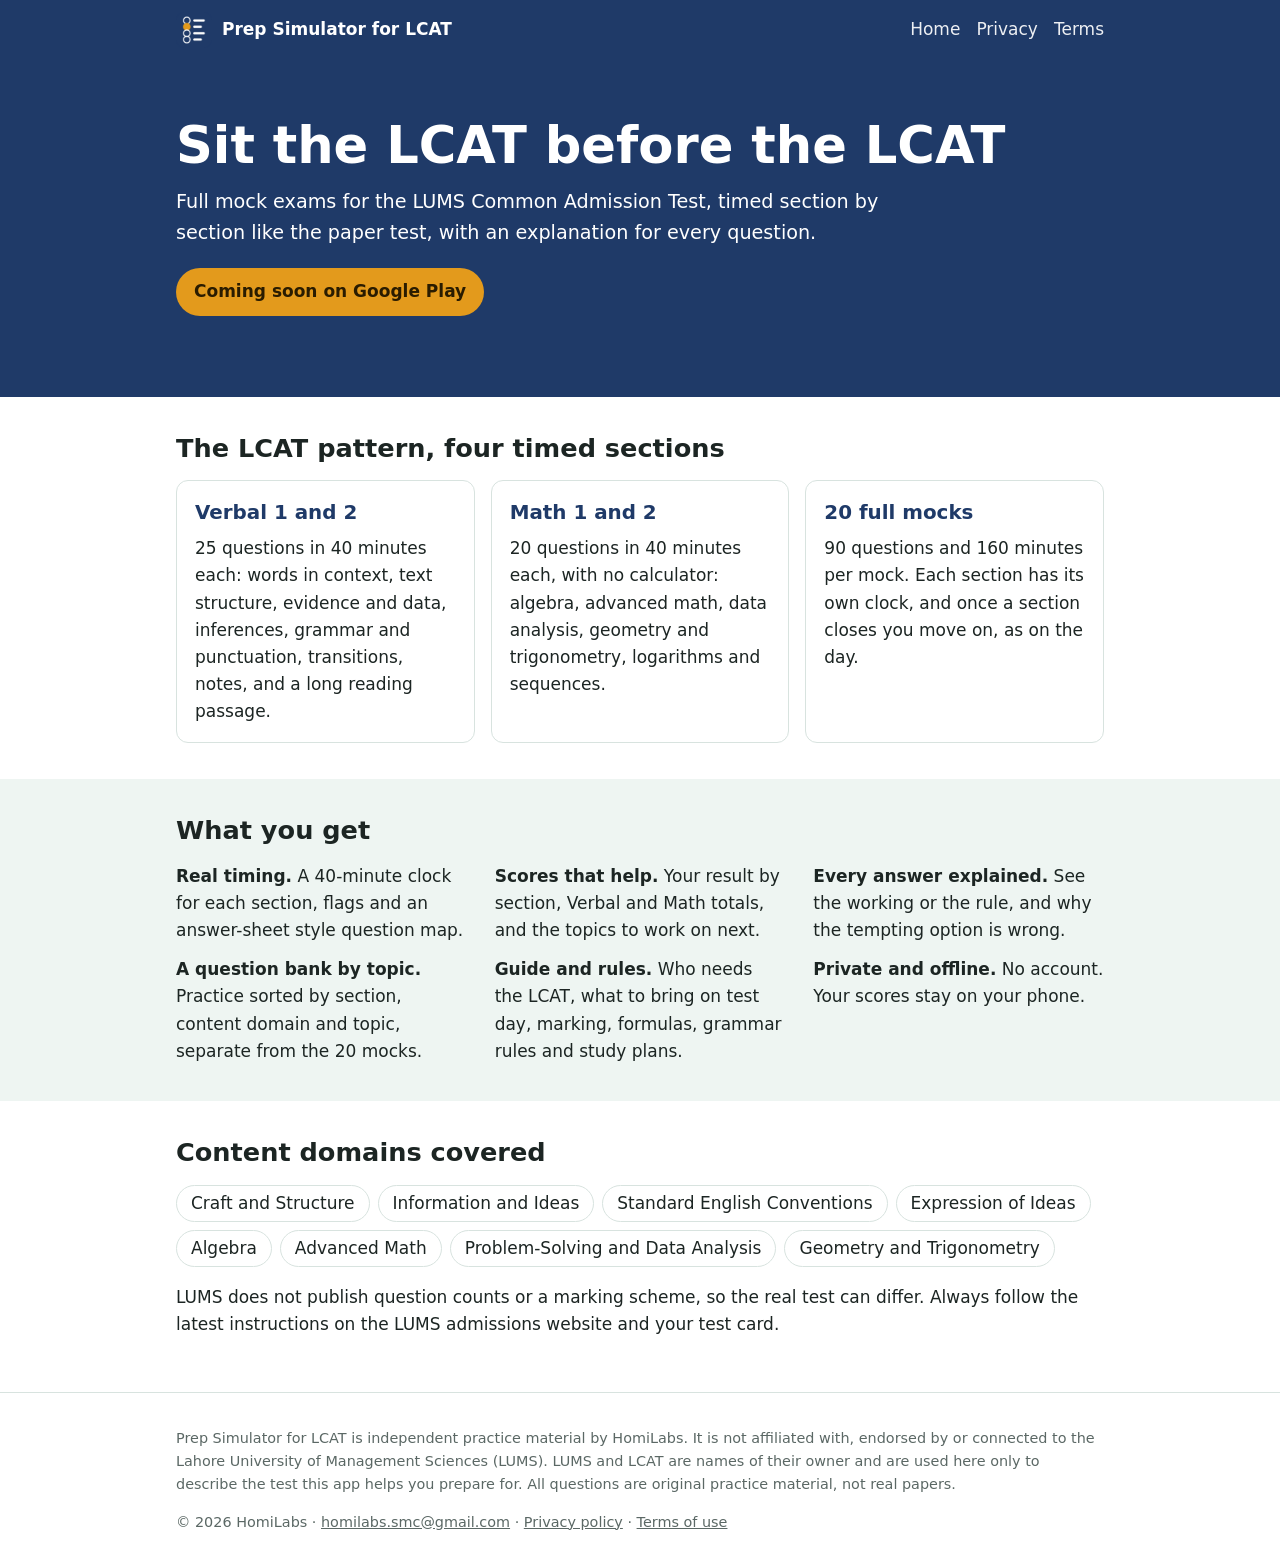
==== index.html @ 2225ecda "LCAT prep app: app shell from the NTS app, four timed sections, blueprint, guide and website Flutter" ====
<!doctype html>
<html lang="en">
<head>
<meta charset="utf-8">
<meta name="viewport" content="width=device-width, initial-scale=1">
<title>Prep Simulator for LCAT – LUMS admission test mock exams</title>
<meta name="description" content="Prepare for the LUMS Common Admission Test (LCAT) on Android: 20 full mock exams with four timed sections, a topic-wise question bank for Verbal and Math, explanations for every question, and a guide to the rules. Free, offline, no account.">
<meta property="og:title" content="Prep Simulator for LCAT – LUMS admission test mock exams">
<meta property="og:description" content="20 full LCAT-style mock exams with timed Verbal and Math sections, a topic-wise question bank, every answer explained, and the test rules in one place.">
<meta property="og:url" content="https://lcat.homilabs.org/">
<meta name="theme-color" content="#1f3a68">
<link rel="canonical" href="https://lcat.homilabs.org/">
<link rel="icon" href="img/favicon.png">
<link rel="stylesheet" href="style.css">
</head>
<body>
<header class="top"><div class="wrap">
  <a class="brand" href="index.html"><img src="img/icon.png" alt="" width="36" height="36">Prep Simulator for LCAT</a>
  <nav class="nav"><a href="index.html">Home</a><a href="privacy.html">Privacy</a><a href="terms.html">Terms</a></nav>
</div></header>

<main>
<section class="hero"><div class="wrap">
  <h1>Sit the LCAT before the LCAT</h1>
  <p class="lead">Full mock exams for the LUMS Common Admission Test, timed section by section like the paper test, with an explanation for every question.</p>
  <p class="cta"><span class="soon">Coming soon on Google Play</span></p>
</div></section>

<section class="wrap" id="tests">
  <h2>The LCAT pattern, four timed sections</h2>
  <div class="cards">
    <article><h3>Verbal 1 and 2</h3><p>25 questions in 40 minutes each: words in context, text structure, evidence and data, inferences, grammar and punctuation, transitions, notes, and a long reading passage.</p></article>
    <article><h3>Math 1 and 2</h3><p>20 questions in 40 minutes each, with no calculator: algebra, advanced math, data analysis, geometry and trigonometry, logarithms and sequences.</p></article>
    <article><h3>20 full mocks</h3><p>90 questions and 160 minutes per mock. Each section has its own clock, and once a section closes you move on, as on the day.</p></article>
  </div>
</section>

<section class="band"><div class="wrap">
  <h2>What you get</h2>
  <ul class="ticks">
    <li><strong>Real timing.</strong> A 40-minute clock for each section, flags and an answer-sheet style question map.</li>
    <li><strong>Scores that help.</strong> Your result by section, Verbal and Math totals, and the topics to work on next.</li>
    <li><strong>Every answer explained.</strong> See the working or the rule, and why the tempting option is wrong.</li>
    <li><strong>A question bank by topic.</strong> Practice sorted by section, content domain and topic, separate from the 20 mocks.</li>
    <li><strong>Guide and rules.</strong> Who needs the LCAT, what to bring on test day, marking, formulas, grammar rules and study plans.</li>
    <li><strong>Private and offline.</strong> No account. Your scores stay on your phone.</li>
  </ul>
</div></section>

<section class="wrap" id="areas">
  <h2>Content domains covered</h2>
  <p class="chips"><span>Craft and Structure</span><span>Information and Ideas</span><span>Standard English Conventions</span><span>Expression of Ideas</span><span>Algebra</span><span>Advanced Math</span><span>Problem-Solving and Data Analysis</span><span>Geometry and Trigonometry</span></p>
  <p>LUMS does not publish question counts or a marking scheme, so the real test can differ. Always follow the latest instructions on the LUMS admissions website and your test card.</p>
</section>
</main>
<footer class="foot"><div class="wrap">
  <p>Prep Simulator for LCAT is independent practice material by HomiLabs. It is not affiliated with, endorsed by or connected to the Lahore University of Management Sciences (LUMS). LUMS and LCAT are names of their owner and are used here only to describe the test this app helps you prepare for. All questions are original practice material, not real papers.</p>
  <p>© 2026 HomiLabs · <a href="mailto:homilabs.smc@gmail.com">homilabs.smc@gmail.com</a> · <a href="privacy.html">Privacy policy</a> · <a href="terms.html">Terms of use</a></p>
</div></footer>
</body>
</html>
---- style.css ----
:root{--green:#1f3a68;--amber:#e39a1c;--ink:#1c2523;--muted:#5b6865;--paper:#fff;--tint:#eef5f2;--line:#d8e3df}
@media (prefers-color-scheme:dark){:root{--ink:#e6efec;--muted:#a3b3ae;--paper:#101715;--tint:#18221f;--line:#2b3a36}}
*{box-sizing:border-box}
body{margin:0;background:var(--paper);color:var(--ink);font:17px/1.6 system-ui,-apple-system,"Segoe UI",Roboto,sans-serif}
a{color:inherit}
.wrap{max-width:960px;margin:0 auto;padding:0 16px}
.top{background:var(--green);color:#fff}
.top .wrap{display:flex;flex-wrap:wrap;gap:8px 20px;align-items:center;justify-content:space-between;padding-block:12px}
.brand{display:flex;gap:10px;align-items:center;font-weight:700;text-decoration:none}
.brand img{border-radius:8px}
.nav{display:flex;gap:16px}
.nav a{text-decoration:none;opacity:.92}
.nav a:hover{text-decoration:underline}
.hero{background:var(--green);color:#fff;padding:56px 0 64px}
.hero h1{font-size:clamp(2rem,6vw,3.2rem);line-height:1.15;margin:0 0 12px}
.lead{font-size:1.2rem;max-width:40em;margin:0 0 20px}
.soon{display:inline-block;background:var(--amber);color:#2a1c00;font-weight:700;padding:10px 18px;border-radius:999px}
section.wrap{padding-block:36px}
h2{font-size:1.6rem;line-height:1.25;margin:0 0 16px}
.cards{display:grid;grid-template-columns:repeat(auto-fit,minmax(240px,1fr));gap:16px}
.cards article{border:1px solid var(--line);border-radius:12px;padding:16px 18px}
.cards h3{margin:0 0 6px;color:var(--green)}
@media (prefers-color-scheme:dark){.cards h3{color:#7fd2bb}}
.cards p{margin:0}
.band{background:var(--tint);padding:36px 0}
.ticks{margin:0;padding:0;list-style:none;display:grid;grid-template-columns:repeat(auto-fit,minmax(280px,1fr));gap:12px 28px}
.chips{display:flex;flex-wrap:wrap;gap:8px;margin:0 0 16px}
.chips span{border:1px solid var(--line);border-radius:999px;padding:4px 14px}
.doc{padding-block:32px;max-width:760px}
.doc h1{margin:0 0 4px;line-height:1.2}
.doc h2{font-size:1.2rem;margin:28px 0 6px}
.muted{color:var(--muted)}
.foot{border-top:1px solid var(--line);color:var(--muted);font-size:.9rem;padding:20px 0}
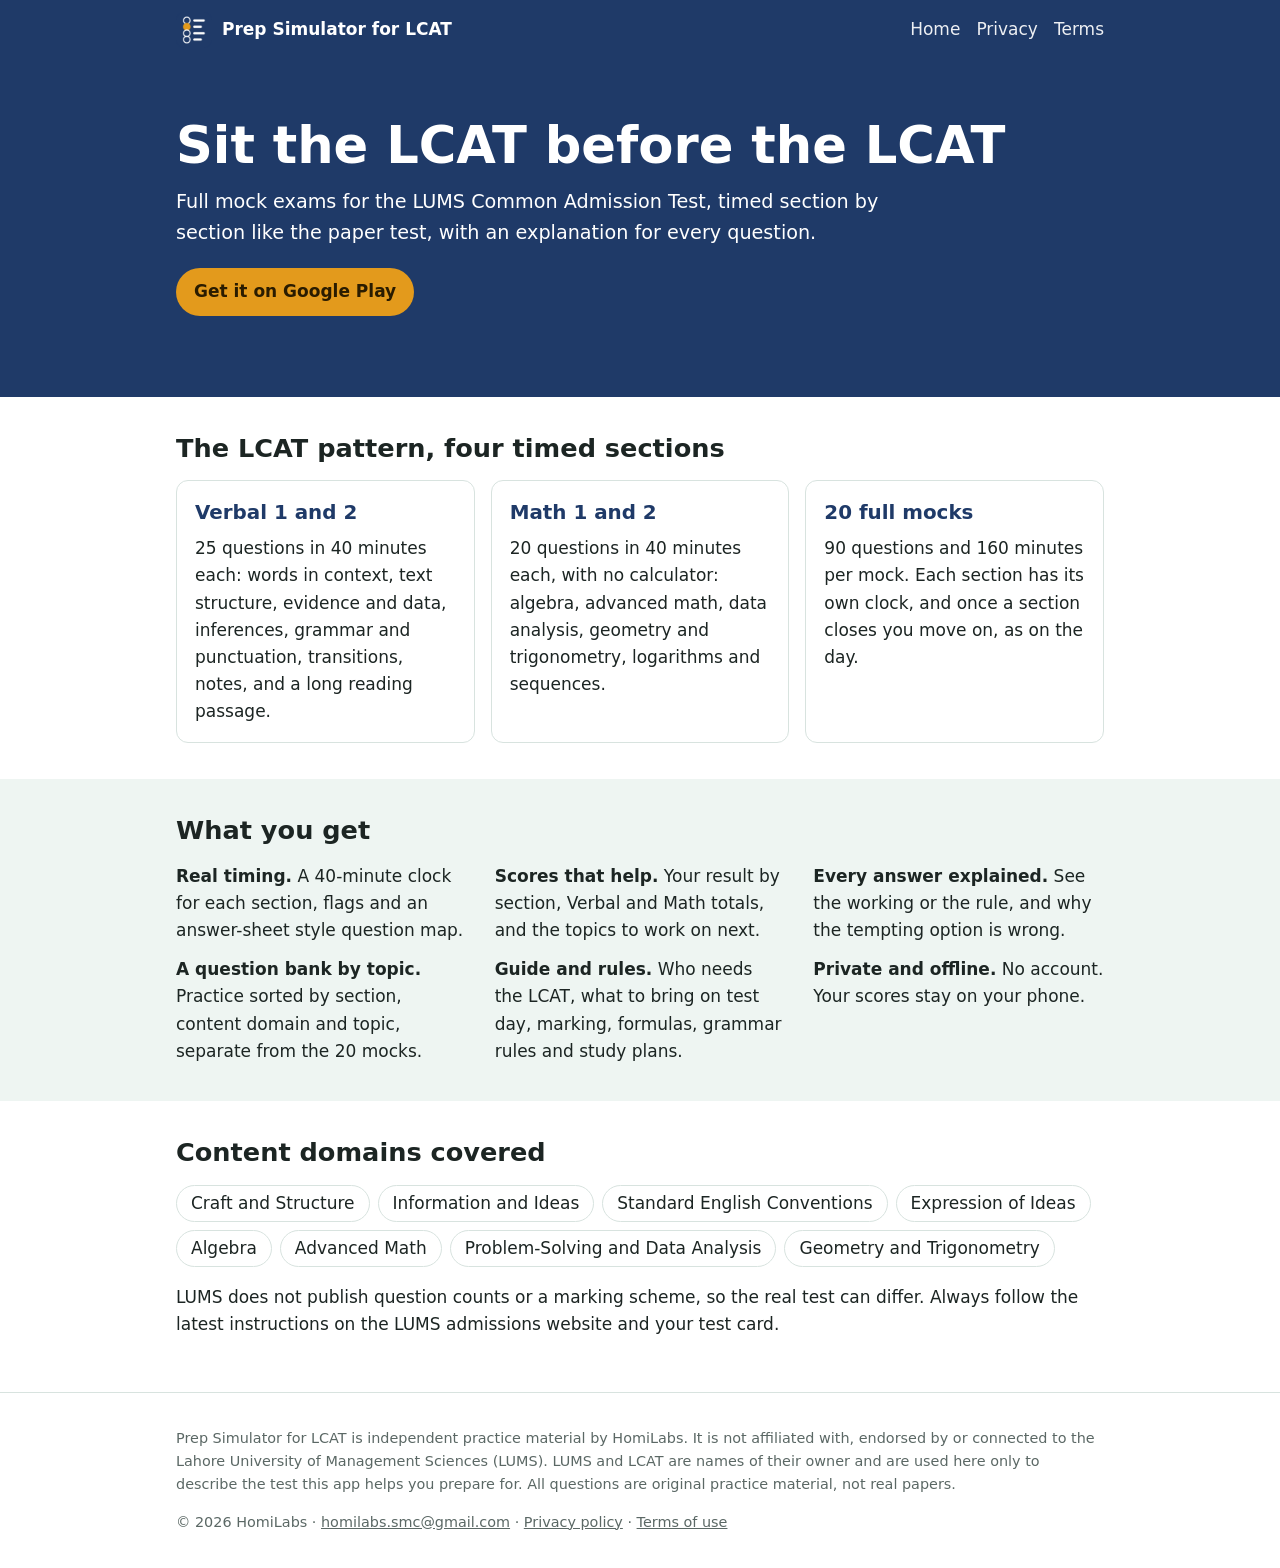
==== commit 4e40b458: "Link the live Play listing from the website Co-Authored-By: Claude Opus 5.5 <noreply@anthropic.com>" ====
--- a/index.html
+++ b/index.html
@@ -23,7 +23,7 @@
 <section class="hero"><div class="wrap">
   <h1>Sit the LCAT before the LCAT</h1>
   <p class="lead">Full mock exams for the LUMS Common Admission Test, timed section by section like the paper test, with an explanation for every question.</p>
-  <p class="cta"><span class="soon">Coming soon on Google Play</span></p>
+  <p class="cta"><a class="soon" href="https://play.google.com/store/apps/details?id=com.homilabs.lcat_prep">Get it on Google Play</a></p>
 </div></section>
 
 <section class="wrap" id="tests">
--- a/style.css
+++ b/style.css
@@ -14,7 +14,7 @@
 .hero{background:var(--green);color:#fff;padding:56px 0 64px}
 .hero h1{font-size:clamp(2rem,6vw,3.2rem);line-height:1.15;margin:0 0 12px}
 .lead{font-size:1.2rem;max-width:40em;margin:0 0 20px}
-.soon{display:inline-block;background:var(--amber);color:#2a1c00;font-weight:700;padding:10px 18px;border-radius:999px}
+.soon{display:inline-block;text-decoration:none;background:var(--amber);color:#2a1c00;font-weight:700;padding:10px 18px;border-radius:999px}
 section.wrap{padding-block:36px}
 h2{font-size:1.6rem;line-height:1.25;margin:0 0 16px}
 .cards{display:grid;grid-template-columns:repeat(auto-fit,minmax(240px,1fr));gap:16px}
